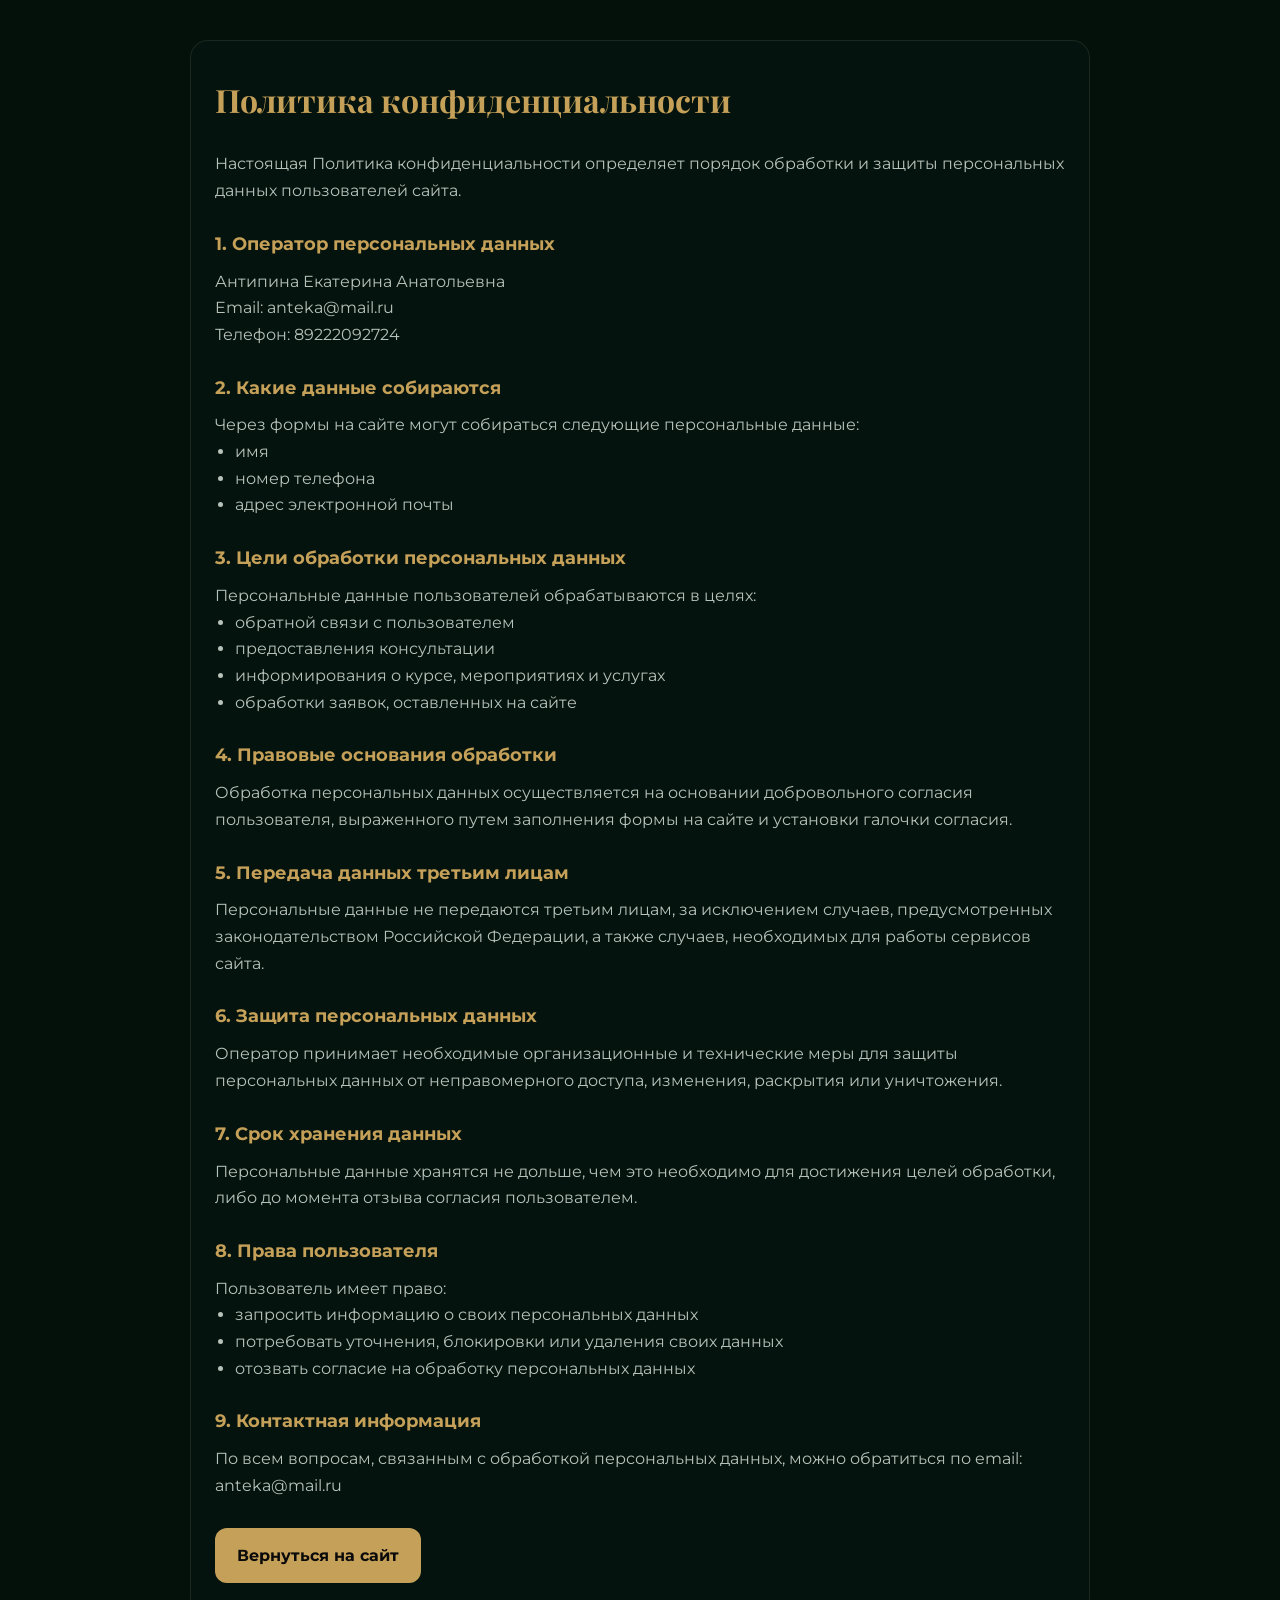
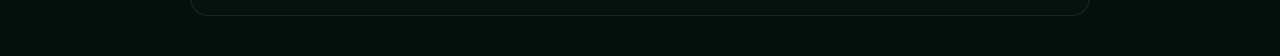
==== privacy.html @ 817cf519 "Create privacy.html" ====
<!DOCTYPE html>
<html lang="ru">
<head>
  <meta charset="UTF-8" />
  <meta name="viewport" content="width=device-width, initial-scale=1.0" />
  <title>Политика конфиденциальности</title>

  <link rel="preconnect" href="https://fonts.googleapis.com">
  <link rel="preconnect" href="https://fonts.gstatic.com" crossorigin>
  <link href="https://fonts.googleapis.com/css2?family=Montserrat:wght@400;500;600;700&family=Playfair+Display:wght@600;700&display=swap" rel="stylesheet">

  <style>
    :root {
      --bg: #04110b;
      --card: rgba(6, 20, 14, 0.82);
      --accent: #c5a059;
      --text: #ffffff;
      --dim: #b7c2bb;
      --line: rgba(255,255,255,0.09);
    }

    * {
      box-sizing: border-box;
      margin: 0;
      padding: 0;
    }

    body {
      background: var(--bg);
      color: var(--text);
      font-family: "Montserrat", sans-serif;
      line-height: 1.7;
      padding: 40px 20px;
    }

    .wrap {
      max-width: 900px;
      margin: 0 auto;
      background: var(--card);
      border: 1px solid var(--line);
      border-radius: 18px;
      padding: 32px 24px;
    }

    h1 {
      font-family: "Playfair Display", serif;
      color: var(--accent);
      font-size: 2rem;
      margin-bottom: 24px;
    }

    h2 {
      font-size: 1.1rem;
      color: var(--accent);
      margin-top: 24px;
      margin-bottom: 10px;
    }

    p, li {
      color: var(--dim);
      font-size: 0.98rem;
    }

    ul {
      padding-left: 20px;
    }

    a {
      color: var(--accent);
      text-decoration: none;
    }

    a:hover {
      text-decoration: underline;
    }

    .back {
      display: inline-block;
      margin-top: 28px;
      padding: 14px 22px;
      background: var(--accent);
      color: #0a0a0a;
      text-decoration: none;
      font-weight: 700;
      border-radius: 12px;
    }
  </style>
</head>
<body>

  <div class="wrap">
    <h1>Политика конфиденциальности</h1>

    <p>
      Настоящая Политика конфиденциальности определяет порядок обработки и защиты персональных данных пользователей сайта.
    </p>

    <h2>1. Оператор персональных данных</h2>
    <p>
      Антипина Екатерина Анатольевна<br>
      Email: anteka@mail.ru<br>
      Телефон: 89222092724
    </p>

    <h2>2. Какие данные собираются</h2>
    <p>Через формы на сайте могут собираться следующие персональные данные:</p>
    <ul>
      <li>имя</li>
      <li>номер телефона</li>
      <li>адрес электронной почты</li>
    </ul>

    <h2>3. Цели обработки персональных данных</h2>
    <p>Персональные данные пользователей обрабатываются в целях:</p>
    <ul>
      <li>обратной связи с пользователем</li>
      <li>предоставления консультации</li>
      <li>информирования о курсе, мероприятиях и услугах</li>
      <li>обработки заявок, оставленных на сайте</li>
    </ul>

    <h2>4. Правовые основания обработки</h2>
    <p>
      Обработка персональных данных осуществляется на основании добровольного согласия пользователя, выраженного путем заполнения формы на сайте и установки галочки согласия.
    </p>

    <h2>5. Передача данных третьим лицам</h2>
    <p>
      Персональные данные не передаются третьим лицам, за исключением случаев, предусмотренных законодательством Российской Федерации, а также случаев, необходимых для работы сервисов сайта.
    </p>

    <h2>6. Защита персональных данных</h2>
    <p>
      Оператор принимает необходимые организационные и технические меры для защиты персональных данных от неправомерного доступа, изменения, раскрытия или уничтожения.
    </p>

    <h2>7. Срок хранения данных</h2>
    <p>
      Персональные данные хранятся не дольше, чем это необходимо для достижения целей обработки, либо до момента отзыва согласия пользователем.
    </p>

    <h2>8. Права пользователя</h2>
    <p>Пользователь имеет право:</p>
    <ul>
      <li>запросить информацию о своих персональных данных</li>
      <li>потребовать уточнения, блокировки или удаления своих данных</li>
      <li>отозвать согласие на обработку персональных данных</li>
    </ul>

    <h2>9. Контактная информация</h2>
    <p>
      По всем вопросам, связанным с обработкой персональных данных, можно обратиться по email: anteka@mail.ru
    </p>

    <a class="back" href="index.html">Вернуться на сайт</a>
  </div>

</body>
</html>
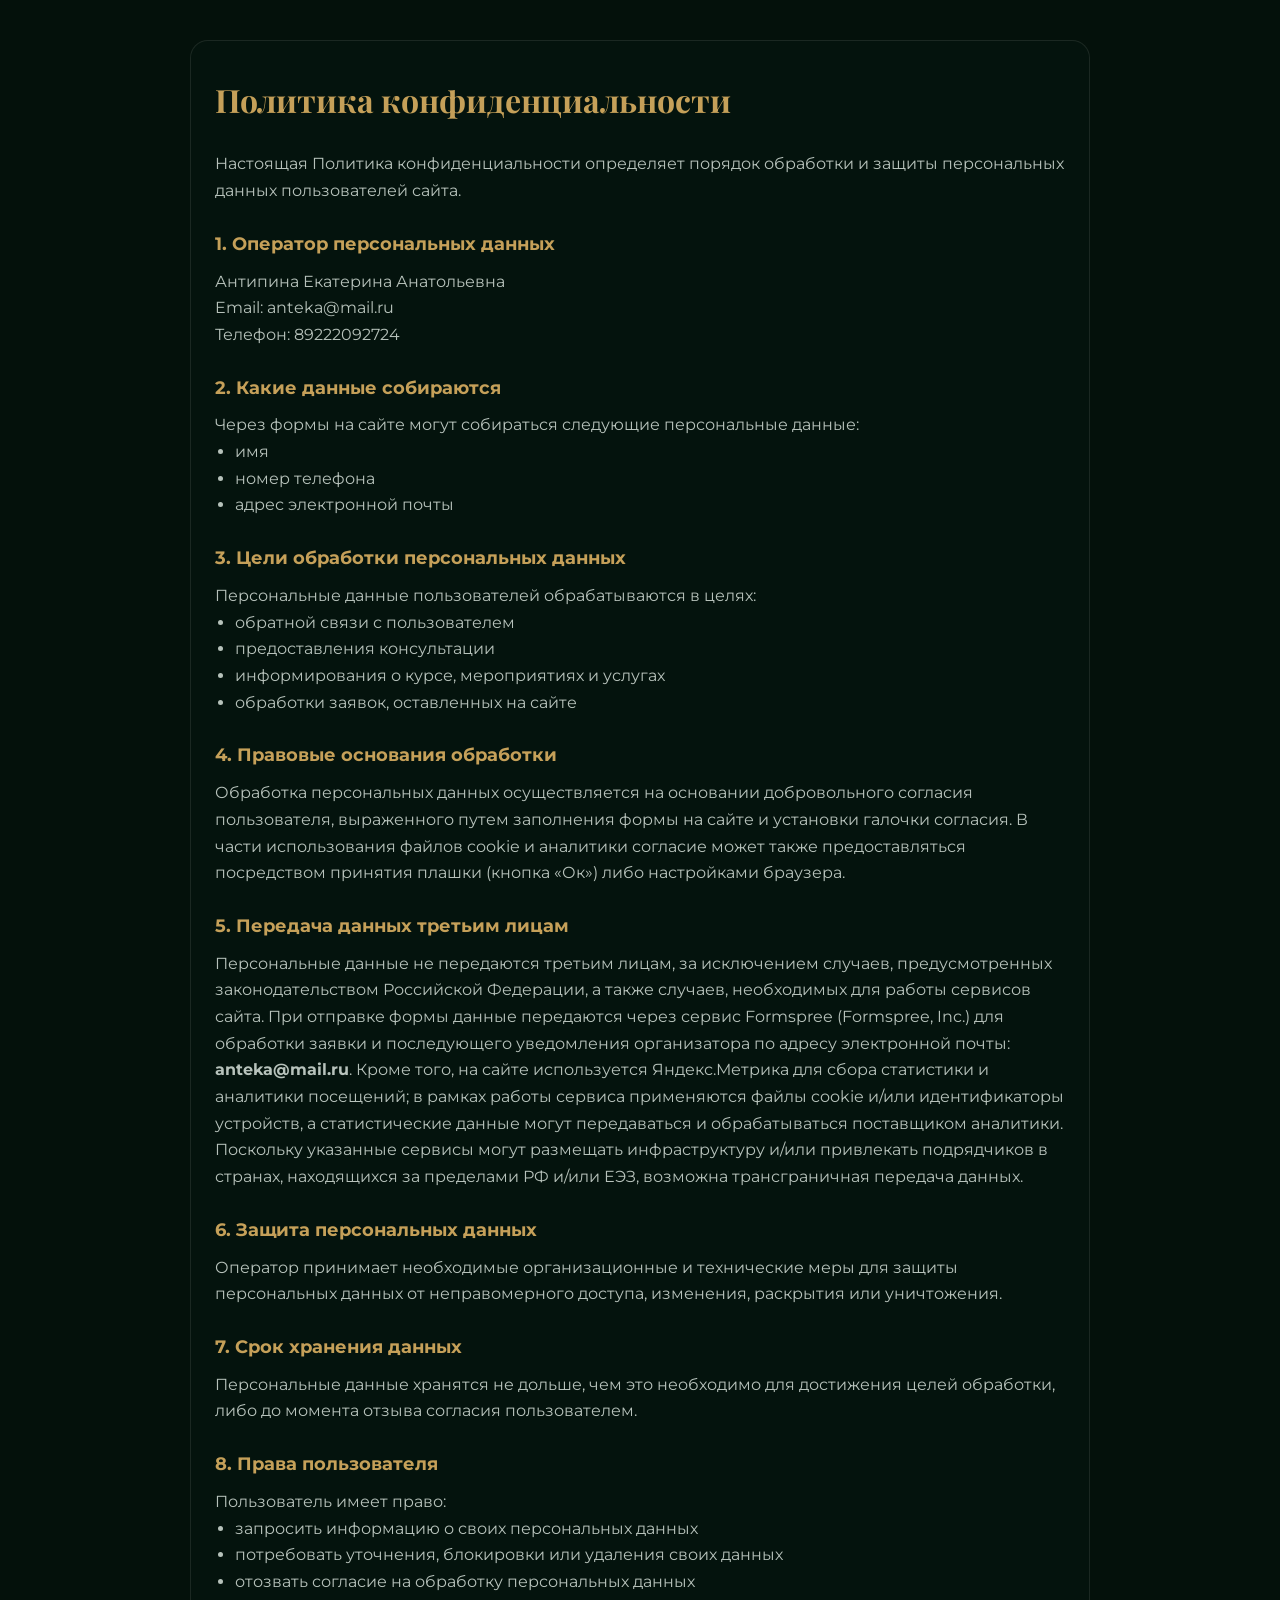
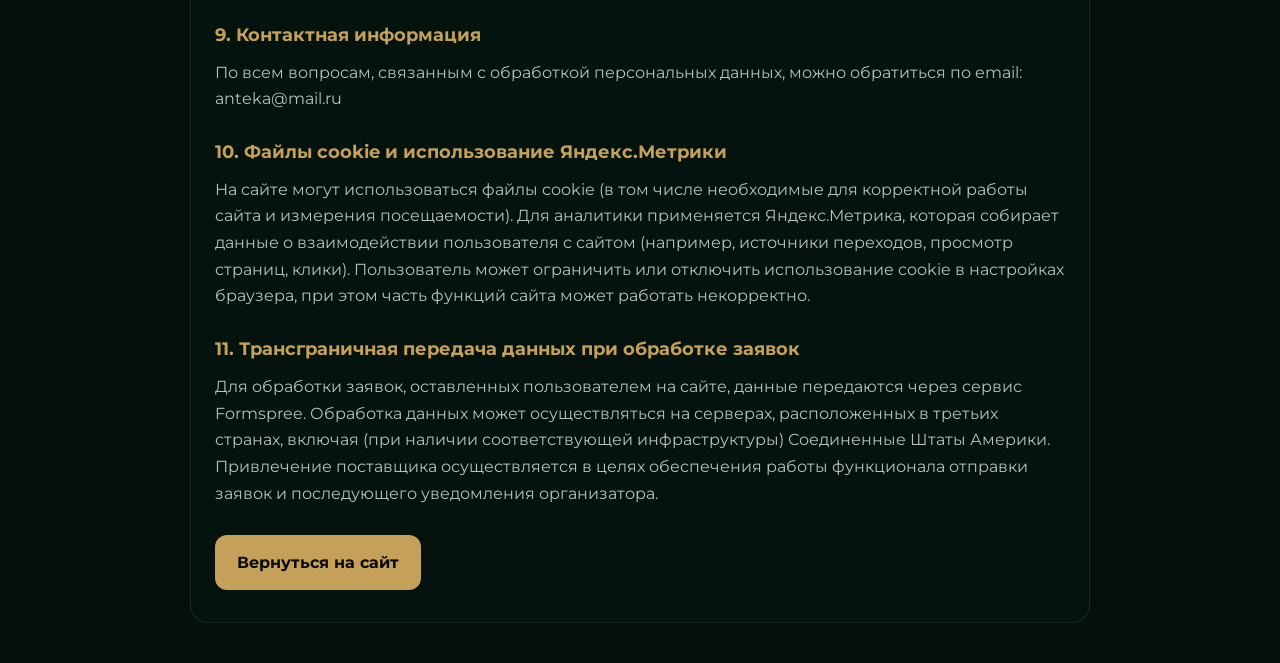
==== commit 07752d20: "правки политики и форм куки" ====
--- a/privacy.html
+++ b/privacy.html
@@ -122,11 +122,15 @@
     <h2>4. Правовые основания обработки</h2>
     <p>
       Обработка персональных данных осуществляется на основании добровольного согласия пользователя, выраженного путем заполнения формы на сайте и установки галочки согласия.
+      В части использования файлов cookie и аналитики согласие может также предоставляться посредством принятия плашки (кнопка «Ок») либо настройками браузера.
     </p>
 
     <h2>5. Передача данных третьим лицам</h2>
     <p>
       Персональные данные не передаются третьим лицам, за исключением случаев, предусмотренных законодательством Российской Федерации, а также случаев, необходимых для работы сервисов сайта.
+      При отправке формы данные передаются через сервис Formspree (Formspree, Inc.) для обработки заявки и последующего уведомления организатора по адресу электронной почты: <b>anteka@mail.ru</b>.
+      Кроме того, на сайте используется Яндекс.Метрика для сбора статистики и аналитики посещений; в рамках работы сервиса применяются файлы cookie и/или идентификаторы устройств, а статистические данные могут передаваться и обрабатываться поставщиком аналитики.
+      Поскольку указанные сервисы могут размещать инфраструктуру и/или привлекать подрядчиков в странах, находящихся за пределами РФ и/или ЕЭЗ, возможна трансграничная передача данных.
     </p>
 
     <h2>6. Защита персональных данных</h2>
@@ -152,6 +156,20 @@
       По всем вопросам, связанным с обработкой персональных данных, можно обратиться по email: anteka@mail.ru
     </p>
 
+    <h2>10. Файлы cookie и использование Яндекс.Метрики</h2>
+    <p>
+      На сайте могут использоваться файлы cookie (в том числе необходимые для корректной работы сайта и измерения посещаемости).
+      Для аналитики применяется Яндекс.Метрика, которая собирает данные о взаимодействии пользователя с сайтом (например, источники переходов, просмотр страниц, клики).
+      Пользователь может ограничить или отключить использование cookie в настройках браузера, при этом часть функций сайта может работать некорректно.
+    </p>
+
+    <h2>11. Трансграничная передача данных при обработке заявок</h2>
+    <p>
+      Для обработки заявок, оставленных пользователем на сайте, данные передаются через сервис Formspree.
+      Обработка данных может осуществляться на серверах, расположенных в третьих странах, включая (при наличии соответствующей инфраструктуры) Соединенные Штаты Америки.
+      Привлечение поставщика осуществляется в целях обеспечения работы функционала отправки заявок и последующего уведомления организатора.
+    </p>
+
     <a class="back" href="index.html">Вернуться на сайт</a>
   </div>
 
